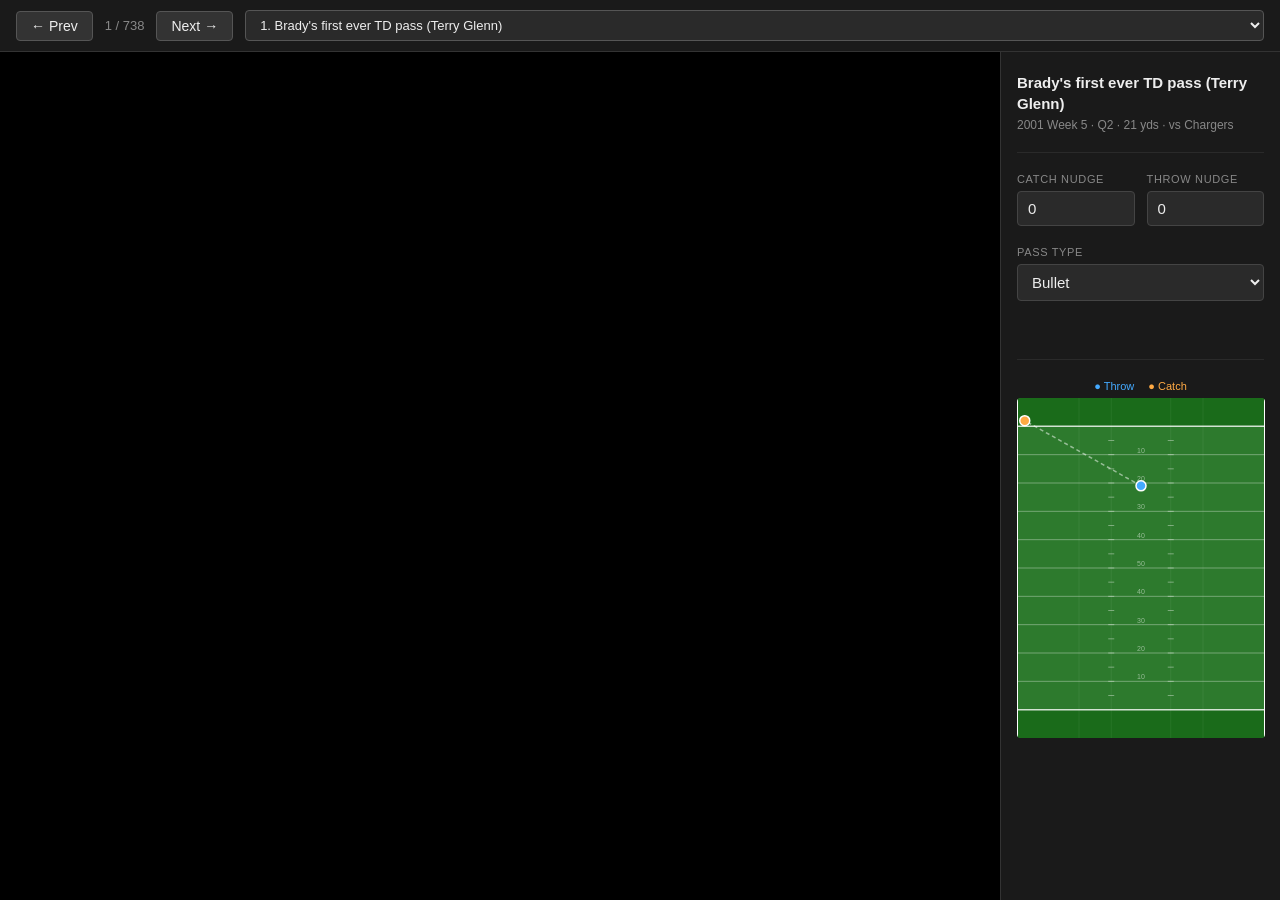
==== viz-editor.html @ 66296f05 "Reworking viz display, creating pass nudge edit interface" ====
<!DOCTYPE html>
<html lang="en">
<head>
    <meta charset="UTF-8">
    <title>Brady TD Pass Editor</title>
    <style>
        * { box-sizing: border-box; margin: 0; padding: 0; }

        body {
            background: #111;
            color: #eee;
            font-family: sans-serif;
            height: 100vh;
            display: flex;
            flex-direction: column;
        }

        /* ── Top bar ── */
        #topbar {
            display: flex;
            align-items: center;
            gap: 12px;
            padding: 10px 16px;
            background: #1a1a1a;
            border-bottom: 1px solid #333;
            flex-shrink: 0;
        }

        #topbar button {
            background: #333;
            color: #eee;
            border: 1px solid #555;
            padding: 6px 14px;
            border-radius: 4px;
            cursor: pointer;
            font-size: 14px;
        }
        #topbar button:hover { background: #444; }
        #topbar button:disabled { opacity: 0.3; cursor: default; }

        #play-counter {
            font-size: 13px;
            color: #888;
            white-space: nowrap;
        }

        #play-select {
            flex: 1;
            background: #2a2a2a;
            color: #eee;
            border: 1px solid #555;
            padding: 6px 10px;
            border-radius: 4px;
            font-size: 13px;
            min-width: 0;
        }

        /* ── Main layout ── */
        #main {
            display: flex;
            flex: 1;
            overflow: hidden;
        }

        /* ── Video panel ── */
        #video-panel {
            flex: 1;
            background: #000;
            display: flex;
            align-items: center;
            justify-content: center;
            min-width: 0;
        }

        #video-wrap {
            width: 100%;
            max-width: 900px;
            aspect-ratio: 16/9;
        }

        #video-frame {
            width: 100%;
            height: 100%;
            border: none;
        }

        /* ── Edit panel ── */
        #edit-panel {
            width: 280px;
            flex-shrink: 0;
            background: #1a1a1a;
            border-left: 1px solid #333;
            padding: 20px 16px;
            display: flex;
            flex-direction: column;
            gap: 20px;
            overflow-y: auto;
        }

        #play-title {
            font-size: 15px;
            font-weight: bold;
            line-height: 1.4;
        }

        #play-meta {
            font-size: 12px;
            color: #888;
            margin-top: 4px;
        }

        .field-group {
            display: flex;
            flex-direction: column;
            gap: 6px;
        }

        .field-group label {
            font-size: 11px;
            text-transform: uppercase;
            letter-spacing: 0.06em;
            color: #888;
        }

        .field-group input[type="number"],
        .field-group select {
            background: #2a2a2a;
            color: #eee;
            border: 1px solid #444;
            border-radius: 4px;
            padding: 8px 10px;
            font-size: 15px;
            width: 100%;
        }

        .field-group input[type="number"]:focus,
        .field-group select:focus {
            outline: none;
            border-color: #888;
        }

        #nudge-row {
            display: flex;
            gap: 12px;
        }
        #nudge-row .field-group { flex: 1; }

        #status {
            font-size: 12px;
            min-height: 18px;
            color: #666;
        }
        #status.saving { color: #aaa; }
        #status.saved  { color: #5a5; }
        #status.error  { color: #c55; }

        .divider {
            border: none;
            border-top: 1px solid #2a2a2a;
        }

        #field-preview-wrap {
            display: flex;
            flex-direction: column;
            align-items: center;
            gap: 6px;
        }

        .field-legend {
            display: flex;
            gap: 14px;
            font-size: 11px;
        }
        .legend-throw { color: #4af; }
        .legend-catch { color: #fa4; }
    </style>
</head>
<body>

<div id="topbar">
    <button id="btn-prev" disabled>&#8592; Prev</button>
    <span id="play-counter">— / —</span>
    <button id="btn-next" disabled>Next &#8594;</button>
    <select id="play-select"><option>Loading…</option></select>
</div>

<div id="main">
    <div id="video-panel">
        <div id="video-wrap">
            <iframe id="video-frame" allowfullscreen></iframe>
        </div>
    </div>

    <div id="edit-panel">
        <div>
            <div id="play-title">—</div>
            <div id="play-meta">—</div>
        </div>

        <hr class="divider">

        <div id="nudge-row">
            <div class="field-group">
                <label>Catch nudge</label>
                <input type="number" id="loc_nudge" step="10">
            </div>
            <div class="field-group">
                <label>Throw nudge</label>
                <input type="number" id="throw_nudge" step="10">
            </div>
        </div>

        <div class="field-group">
            <label>Pass type</label>
            <select id="pass_type">
                <option value="bullet">Bullet</option>
                <option value="normal">Normal</option>
                <option value="lob">Lob</option>
            </select>
        </div>

        <div id="status"></div>

        <hr class="divider">

        <div id="field-preview-wrap">
            <div class="field-legend">
                <span class="legend-throw">&#9679; Throw</span>
                <span class="legend-catch">&#9679; Catch</span>
            </div>
            <svg id="mini-field" width="248" height="340"
                 style="display:block;border-radius:4px;overflow:hidden;"></svg>
        </div>
    </div>
</div>

<script>
    let plays = [];
    let idx = 0;
    let saveTimer = null;

    // ── Load data ──────────────────────────────────────────────
    fetch('/brady-tds.json')
        .then(r => r.json())
        .then(data => {
            plays = data;
            buildSelect();
            const startIdx = parseInt(location.hash.slice(1)) || 0;
            goTo(startIdx);
            document.getElementById('btn-prev').disabled = false;
            document.getElementById('btn-next').disabled = false;
        });

    function buildSelect() {
        const sel = document.getElementById('play-select');
        sel.innerHTML = '';
        plays.forEach((p, i) => {
            const opt = document.createElement('option');
            opt.value = i;
            opt.textContent = `${i + 1}. ${p.title || p.players_involved + ' — ' + p.season + ' Wk' + p.week}`;
            sel.appendChild(opt);
        });
        sel.addEventListener('change', () => goTo(parseInt(sel.value)));
    }

    // ── Navigation ─────────────────────────────────────────────
    document.getElementById('btn-prev').addEventListener('click', () => goTo(idx - 1));
    document.getElementById('btn-next').addEventListener('click', () => goTo(idx + 1));

    document.addEventListener('keydown', e => {
        if (e.target.tagName === 'INPUT' || e.target.tagName === 'SELECT') return;
        if (e.key === 'ArrowLeft')  goTo(idx - 1);
        if (e.key === 'ArrowRight') goTo(idx + 1);
    });

    function goTo(i) {
        idx = Math.max(0, Math.min(plays.length - 1, i));
        location.hash = idx;
        render();
    }

    // ── Render current play ────────────────────────────────────
    function render() {
        const p = plays[idx];

        document.getElementById('play-counter').textContent = `${idx + 1} / ${plays.length}`;
        document.getElementById('play-select').value = idx;
        document.getElementById('btn-prev').disabled = idx === 0;
        document.getElementById('btn-next').disabled = idx === plays.length - 1;

        document.getElementById('video-frame').src = `https://muse.ai/embed/${p.muse_id}`;

        document.getElementById('play-title').textContent = p.title || `${p.players_involved} TD`;

        const gameType = p.week == 22 ? 'Super Bowl'
                       : p.week >  18 ? 'Playoffs'
                       : `${p.season} Week ${p.week}`;
        const quarter  = p.quarter == 5 ? 'OT' : `Q${p.quarter}`;
        document.getElementById('play-meta').textContent =
            `${gameType} · ${quarter} · ${p.yards_gained} yds · vs ${p.opponent}`;

        document.getElementById('loc_nudge').value   = p.loc_nudge   ?? 0;
        document.getElementById('throw_nudge').value = p.throw_nudge ?? 0;
        document.getElementById('pass_type').value   = p.pass_type   ?? 'normal';

        setStatus('');
        renderMiniField();
    }

    // ── Mini field preview ─────────────────────────────────────
    const LOC_PX = {
        'Left Sideline': 50, 'Left Numbers': 400, 'Left Hash': 608,
        'Middle': 800, 'Right Hash': 992, 'Right Numbers': 1300, 'Right Sideline': 1550
    };

    function renderMiniField() {
        const p  = plays[idx];
        const W  = 248, H = 340;
        const sx = W / 1600, sy = H / 3600;

        const locNudge   = parseInt(document.getElementById('loc_nudge').value)   || 0;
        const throwNudge = parseInt(document.getElementById('throw_nudge').value) || 0;

        const catchX = ((LOC_PX[p.pass_location]    ?? 800) + locNudge)   * sx;
        const throwX = ((LOC_PX[p.pass_thrown_from] ?? 800) + throwNudge) * sx;
        const catchY = ((parseInt(p.yards_gained) - parseInt(p.air_yards)) * 30 + 300) * sy;
        const throwY = (parseInt(p.yards_gained) * 30 + 300) * sy;

        const ezH    = 300 * sy;   // end zone height in SVG px
        const goalT  = ezH;        // y of scoring goal line
        const goalB  = 3300 * sy;  // y of Brady's goal line

        let out = '';

        // Field + end zones
        out += `<rect width="${W}" height="${H}" fill="#2d7a2d"/>`;
        out += `<rect width="${W}" height="${ezH}" fill="#1a6b1a"/>`;
        out += `<rect y="${goalB}" width="${W}" height="${ezH}" fill="#1a6b1a"/>`;

        // Yard lines every 10 yards
        for (let i = 10; i <= 90; i += 10) {
            const y = (i * 30 + 300) * sy;
            const label = i <= 50 ? i : 100 - i;
            out += `<line x1="0" y1="${y}" x2="${W}" y2="${y}" stroke="white" stroke-width="0.75" opacity="0.45"/>`;
            out += `<text x="${W/2}" y="${y - 2}" fill="white" font-size="7" font-family="sans-serif" text-anchor="middle" opacity="0.5">${label}</text>`;
        }

        // Goal lines
        out += `<line x1="0" y1="${goalT}" x2="${W}" y2="${goalT}" stroke="white" stroke-width="1.5" opacity="0.8"/>`;
        out += `<line x1="0" y1="${goalB}" x2="${W}" y2="${goalB}" stroke="white" stroke-width="1.5" opacity="0.8"/>`;

        // Hash marks every 5 yards
        for (let i = 5; i <= 95; i += 5) {
            const y   = (i * 30 + 300) * sy;
            const len = 3;
            const hx1 = 608 * sx, hx2 = 992 * sx;
            out += `<line x1="${hx1-len}" y1="${y}" x2="${hx1+len}" y2="${y}" stroke="white" stroke-width="0.75" opacity="0.5"/>`;
            out += `<line x1="${hx2-len}" y1="${y}" x2="${hx2+len}" y2="${y}" stroke="white" stroke-width="0.75" opacity="0.5"/>`;
        }

        // Sidelines
        out += `<line x1="0" y1="0" x2="0" y2="${H}" stroke="white" stroke-width="2"/>`;
        out += `<line x1="${W}" y1="0" x2="${W}" y2="${H}" stroke="white" stroke-width="2"/>`;

        // Zone columns (faint vertical guides at hash/numbers)
        [400, 608, 992, 1200].forEach(px => {
            const x = px * sx;
            out += `<line x1="${x}" y1="0" x2="${x}" y2="${H}" stroke="white" stroke-width="0.5" opacity="0.12"/>`;
        });

        // Pass line
        out += `<line x1="${throwX}" y1="${throwY}" x2="${catchX}" y2="${catchY}" stroke="rgba(255,255,255,0.5)" stroke-width="1.5" stroke-dasharray="4,3"/>`;

        // Throw dot
        out += `<circle cx="${throwX}" cy="${throwY}" r="5" fill="#4af" stroke="white" stroke-width="1.5"/>`;

        // Catch dot
        out += `<circle cx="${catchX}" cy="${catchY}" r="5" fill="#fa4" stroke="white" stroke-width="1.5"/>`;

        document.getElementById('mini-field').innerHTML = out;
    }

    // ── Auto-save on change ────────────────────────────────────
    ['loc_nudge', 'throw_nudge', 'pass_type'].forEach(id => {
        document.getElementById(id).addEventListener('change', () => { scheduleSave(); renderMiniField(); });
        document.getElementById(id).addEventListener('input',  () => { scheduleSave(); renderMiniField(); });
    });

    function scheduleSave() {
        clearTimeout(saveTimer);
        setStatus('saving', 'Saving…');
        saveTimer = setTimeout(save, 600);
    }

    function save() {
        const p = plays[idx];
        p.loc_nudge   = parseInt(document.getElementById('loc_nudge').value)   || 0;
        p.throw_nudge = parseInt(document.getElementById('throw_nudge').value) || 0;
        p.pass_type   = document.getElementById('pass_type').value;

        fetch('/save-play.php', {
            method: 'POST',
            headers: { 'Content-Type': 'application/json' },
            body: JSON.stringify({ id: p.id, loc_nudge: p.loc_nudge, throw_nudge: p.throw_nudge, pass_type: p.pass_type })
        })
        .then(r => r.json())
        .then(res => {
            if (res.success) setStatus('saved', '✓ Saved');
            else             setStatus('error', 'Save failed');
        })
        .catch(() => setStatus('error', 'Save failed'));
    }

    function setStatus(cls, msg = '') {
        const el = document.getElementById('status');
        el.className = cls;
        el.textContent = msg;
    }
</script>

</body>
</html>
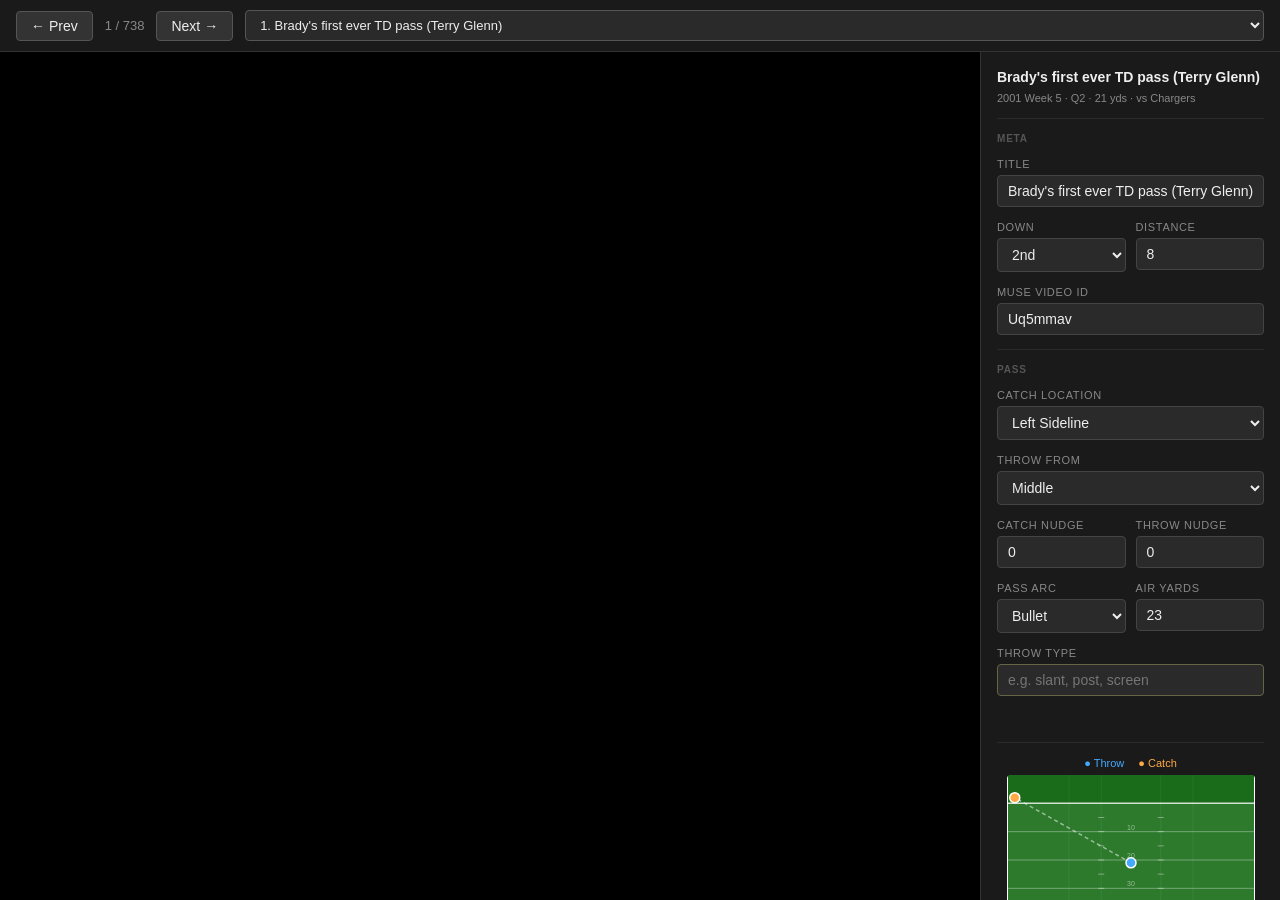
==== commit 18a4f6e9: "Add more fields to the viz editor" ====
--- a/viz-editor.html
+++ b/viz-editor.html
@@ -86,33 +86,41 @@
 
         /* ── Edit panel ── */
         #edit-panel {
-            width: 280px;
+            width: 300px;
             flex-shrink: 0;
             background: #1a1a1a;
             border-left: 1px solid #333;
-            padding: 20px 16px;
+            padding: 16px;
             display: flex;
             flex-direction: column;
-            gap: 20px;
+            gap: 14px;
             overflow-y: auto;
         }
 
         #play-title {
-            font-size: 15px;
+            font-size: 14px;
             font-weight: bold;
             line-height: 1.4;
         }
 
         #play-meta {
-            font-size: 12px;
+            font-size: 11px;
             color: #888;
             margin-top: 4px;
         }
 
+        .section-label {
+            font-size: 10px;
+            text-transform: uppercase;
+            letter-spacing: 0.08em;
+            color: #555;
+            font-weight: bold;
+        }
+
         .field-group {
             display: flex;
             flex-direction: column;
-            gap: 6px;
+            gap: 5px;
         }
 
         .field-group label {
@@ -122,28 +130,33 @@
             color: #888;
         }
 
-        .field-group input[type="number"],
+        .field-group input,
         .field-group select {
             background: #2a2a2a;
             color: #eee;
             border: 1px solid #444;
             border-radius: 4px;
-            padding: 8px 10px;
-            font-size: 15px;
+            padding: 7px 10px;
+            font-size: 14px;
             width: 100%;
         }
 
-        .field-group input[type="number"]:focus,
+        .field-group input.empty,
+        .field-group select.empty {
+            border-color: #664;
+        }
+
+        .field-group input:focus,
         .field-group select:focus {
             outline: none;
             border-color: #888;
         }
 
-        #nudge-row {
-            display: flex;
-            gap: 12px;
-        }
-        #nudge-row .field-group { flex: 1; }
+        .two-col {
+            display: flex;
+            gap: 10px;
+        }
+        .two-col .field-group { flex: 1; }
 
         #status {
             font-size: 12px;
@@ -198,8 +211,65 @@
         </div>
 
         <hr class="divider">
-
-        <div id="nudge-row">
+        <div class="section-label">Meta</div>
+
+        <div class="field-group">
+            <label>Title</label>
+            <input type="text" id="title" placeholder="Play description">
+        </div>
+
+        <div class="two-col">
+            <div class="field-group">
+                <label>Down</label>
+                <select id="down">
+                    <option value="">—</option>
+                    <option value="1">1st</option>
+                    <option value="2">2nd</option>
+                    <option value="3">3rd</option>
+                    <option value="4">4th</option>
+                </select>
+            </div>
+            <div class="field-group">
+                <label>Distance</label>
+                <input type="number" id="distance" step="1" min="0" placeholder="yds">
+            </div>
+        </div>
+
+        <div class="field-group">
+            <label>Muse video ID</label>
+            <input type="text" id="muse_id" placeholder="Video ID">
+        </div>
+
+        <hr class="divider">
+        <div class="section-label">Pass</div>
+
+        <div class="field-group">
+            <label>Catch location</label>
+            <select id="pass_location">
+                <option value="">—</option>
+                <option>Left Sideline</option>
+                <option>Left Numbers</option>
+                <option>Left Hash</option>
+                <option>Middle</option>
+                <option>Right Hash</option>
+                <option>Right Numbers</option>
+                <option>Right Sideline</option>
+            </select>
+        </div>
+
+        <div class="field-group">
+            <label>Throw from</label>
+            <select id="pass_thrown_from">
+                <option value="">—</option>
+                <option>Left Numbers</option>
+                <option>Left Hash</option>
+                <option>Middle</option>
+                <option>Right Hash</option>
+                <option>Right Numbers</option>
+            </select>
+        </div>
+
+        <div class="two-col">
             <div class="field-group">
                 <label>Catch nudge</label>
                 <input type="number" id="loc_nudge" step="10">
@@ -210,13 +280,24 @@
             </div>
         </div>
 
+        <div class="two-col">
+            <div class="field-group">
+                <label>Pass arc</label>
+                <select id="pass_type">
+                    <option value="bullet">Bullet</option>
+                    <option value="normal">Normal</option>
+                    <option value="lob">Lob</option>
+                </select>
+            </div>
+            <div class="field-group">
+                <label>Air yards</label>
+                <input type="number" id="air_yards" step="1" min="0">
+            </div>
+        </div>
+
         <div class="field-group">
-            <label>Pass type</label>
-            <select id="pass_type">
-                <option value="bullet">Bullet</option>
-                <option value="normal">Normal</option>
-                <option value="lob">Lob</option>
-            </select>
+            <label>Throw type</label>
+            <input type="text" id="throw_type" placeholder="e.g. slant, post, screen">
         </div>
 
         <div id="status"></div>
@@ -238,6 +319,15 @@
     let plays = [];
     let idx = 0;
     let saveTimer = null;
+
+    const EDITABLE_FIELDS = [
+        'loc_nudge', 'throw_nudge', 'pass_type',
+        'pass_location', 'pass_thrown_from',
+        'throw_type', 'air_yards', 'down', 'distance',
+        'title', 'muse_id'
+    ];
+
+    const MINI_FIELD_TRIGGERS = ['loc_nudge', 'throw_nudge', 'pass_location', 'pass_thrown_from', 'air_yards'];
 
     // ── Load data ──────────────────────────────────────────────
     fetch('/brady-tds.json')
@@ -299,12 +389,27 @@
         document.getElementById('play-meta').textContent =
             `${gameType} · ${quarter} · ${p.yards_gained} yds · vs ${p.opponent}`;
 
-        document.getElementById('loc_nudge').value   = p.loc_nudge   ?? 0;
-        document.getElementById('throw_nudge').value = p.throw_nudge ?? 0;
-        document.getElementById('pass_type').value   = p.pass_type   ?? 'normal';
+        // Populate all editable fields
+        setValue('title',            p.title           ?? '');
+        setValue('down',             p.down            ?? '');
+        setValue('distance',         p.distance        ?? '');
+        setValue('muse_id',          p.muse_id         ?? '');
+        setValue('pass_location',    p.pass_location   ?? '');
+        setValue('pass_thrown_from', p.pass_thrown_from ?? '');
+        setValue('loc_nudge',        p.loc_nudge       ?? 0);
+        setValue('throw_nudge',      p.throw_nudge     ?? 0);
+        setValue('pass_type',        p.pass_type       ?? 'normal');
+        setValue('air_yards',        p.air_yards       ?? '');
+        setValue('throw_type',       p.throw_type      ?? '');
 
         setStatus('');
         renderMiniField();
+    }
+
+    function setValue(id, val) {
+        const el = document.getElementById(id);
+        el.value = val;
+        el.classList.toggle('empty', val === '' || val === null || val === undefined);
     }
 
     // ── Mini field preview ─────────────────────────────────────
@@ -320,24 +425,27 @@
 
         const locNudge   = parseInt(document.getElementById('loc_nudge').value)   || 0;
         const throwNudge = parseInt(document.getElementById('throw_nudge').value) || 0;
-
-        const catchX = ((LOC_PX[p.pass_location]    ?? 800) + locNudge)   * sx;
-        const throwX = ((LOC_PX[p.pass_thrown_from] ?? 800) + throwNudge) * sx;
-        const catchY = ((parseInt(p.yards_gained) - parseInt(p.air_yards)) * 30 + 300) * sy;
-        const throwY = (parseInt(p.yards_gained) * 30 + 300) * sy;
-
-        const ezH    = 300 * sy;   // end zone height in SVG px
-        const goalT  = ezH;        // y of scoring goal line
-        const goalB  = 3300 * sy;  // y of Brady's goal line
+        const locSel     = document.getElementById('pass_location').value;
+        const throwSel   = document.getElementById('pass_thrown_from').value;
+        const airYards   = parseInt(document.getElementById('air_yards').value);
+
+        const catchX = ((LOC_PX[locSel]   ?? LOC_PX[p.pass_location]   ?? 800) + locNudge)   * sx;
+        const throwX = ((LOC_PX[throwSel] ?? LOC_PX[p.pass_thrown_from] ?? 800) + throwNudge) * sx;
+        const yg     = parseInt(p.yards_gained) || 0;
+        const ay     = isNaN(airYards) ? (parseInt(p.air_yards) || 0) : airYards;
+        const catchY = ((yg - ay) * 30 + 300) * sy;
+        const throwY = (yg * 30 + 300) * sy;
+
+        const ezH    = 300 * sy;
+        const goalT  = ezH;
+        const goalB  = 3300 * sy;
 
         let out = '';
 
-        // Field + end zones
         out += `<rect width="${W}" height="${H}" fill="#2d7a2d"/>`;
         out += `<rect width="${W}" height="${ezH}" fill="#1a6b1a"/>`;
         out += `<rect y="${goalB}" width="${W}" height="${ezH}" fill="#1a6b1a"/>`;
 
-        // Yard lines every 10 yards
         for (let i = 10; i <= 90; i += 10) {
             const y = (i * 30 + 300) * sy;
             const label = i <= 50 ? i : 100 - i;
@@ -345,45 +453,43 @@
             out += `<text x="${W/2}" y="${y - 2}" fill="white" font-size="7" font-family="sans-serif" text-anchor="middle" opacity="0.5">${label}</text>`;
         }
 
-        // Goal lines
         out += `<line x1="0" y1="${goalT}" x2="${W}" y2="${goalT}" stroke="white" stroke-width="1.5" opacity="0.8"/>`;
         out += `<line x1="0" y1="${goalB}" x2="${W}" y2="${goalB}" stroke="white" stroke-width="1.5" opacity="0.8"/>`;
 
-        // Hash marks every 5 yards
         for (let i = 5; i <= 95; i += 5) {
-            const y   = (i * 30 + 300) * sy;
-            const len = 3;
+            const y = (i * 30 + 300) * sy;
             const hx1 = 608 * sx, hx2 = 992 * sx;
-            out += `<line x1="${hx1-len}" y1="${y}" x2="${hx1+len}" y2="${y}" stroke="white" stroke-width="0.75" opacity="0.5"/>`;
-            out += `<line x1="${hx2-len}" y1="${y}" x2="${hx2+len}" y2="${y}" stroke="white" stroke-width="0.75" opacity="0.5"/>`;
-        }
-
-        // Sidelines
+            out += `<line x1="${hx1-3}" y1="${y}" x2="${hx1+3}" y2="${y}" stroke="white" stroke-width="0.75" opacity="0.5"/>`;
+            out += `<line x1="${hx2-3}" y1="${y}" x2="${hx2+3}" y2="${y}" stroke="white" stroke-width="0.75" opacity="0.5"/>`;
+        }
+
         out += `<line x1="0" y1="0" x2="0" y2="${H}" stroke="white" stroke-width="2"/>`;
         out += `<line x1="${W}" y1="0" x2="${W}" y2="${H}" stroke="white" stroke-width="2"/>`;
 
-        // Zone columns (faint vertical guides at hash/numbers)
         [400, 608, 992, 1200].forEach(px => {
             const x = px * sx;
             out += `<line x1="${x}" y1="0" x2="${x}" y2="${H}" stroke="white" stroke-width="0.5" opacity="0.12"/>`;
         });
 
-        // Pass line
         out += `<line x1="${throwX}" y1="${throwY}" x2="${catchX}" y2="${catchY}" stroke="rgba(255,255,255,0.5)" stroke-width="1.5" stroke-dasharray="4,3"/>`;
-
-        // Throw dot
         out += `<circle cx="${throwX}" cy="${throwY}" r="5" fill="#4af" stroke="white" stroke-width="1.5"/>`;
-
-        // Catch dot
         out += `<circle cx="${catchX}" cy="${catchY}" r="5" fill="#fa4" stroke="white" stroke-width="1.5"/>`;
 
         document.getElementById('mini-field').innerHTML = out;
     }
 
     // ── Auto-save on change ────────────────────────────────────
-    ['loc_nudge', 'throw_nudge', 'pass_type'].forEach(id => {
-        document.getElementById(id).addEventListener('change', () => { scheduleSave(); renderMiniField(); });
-        document.getElementById(id).addEventListener('input',  () => { scheduleSave(); renderMiniField(); });
+    EDITABLE_FIELDS.forEach(id => {
+        const el = document.getElementById(id);
+        el.addEventListener('change', () => {
+            el.classList.remove('empty');
+            scheduleSave();
+            if (MINI_FIELD_TRIGGERS.includes(id)) renderMiniField();
+            if (id === 'muse_id') document.getElementById('video-frame').src = `https://muse.ai/embed/${el.value}`;
+        });
+        el.addEventListener('input', () => {
+            if (MINI_FIELD_TRIGGERS.includes(id)) renderMiniField();
+        });
     });
 
     function scheduleSave() {
@@ -394,14 +500,17 @@
 
     function save() {
         const p = plays[idx];
-        p.loc_nudge   = parseInt(document.getElementById('loc_nudge').value)   || 0;
-        p.throw_nudge = parseInt(document.getElementById('throw_nudge').value) || 0;
-        p.pass_type   = document.getElementById('pass_type').value;
+
+        EDITABLE_FIELDS.forEach(id => {
+            const el = document.getElementById(id);
+            const raw = el.value;
+            p[id] = (id === 'loc_nudge' || id === 'throw_nudge') ? (parseInt(raw) || 0) : raw;
+        });
 
         fetch('/save-play.php', {
             method: 'POST',
             headers: { 'Content-Type': 'application/json' },
-            body: JSON.stringify({ id: p.id, loc_nudge: p.loc_nudge, throw_nudge: p.throw_nudge, pass_type: p.pass_type })
+            body: JSON.stringify({ id: p.id, ...Object.fromEntries(EDITABLE_FIELDS.map(f => [f, p[f]])) })
         })
         .then(r => r.json())
         .then(res => {
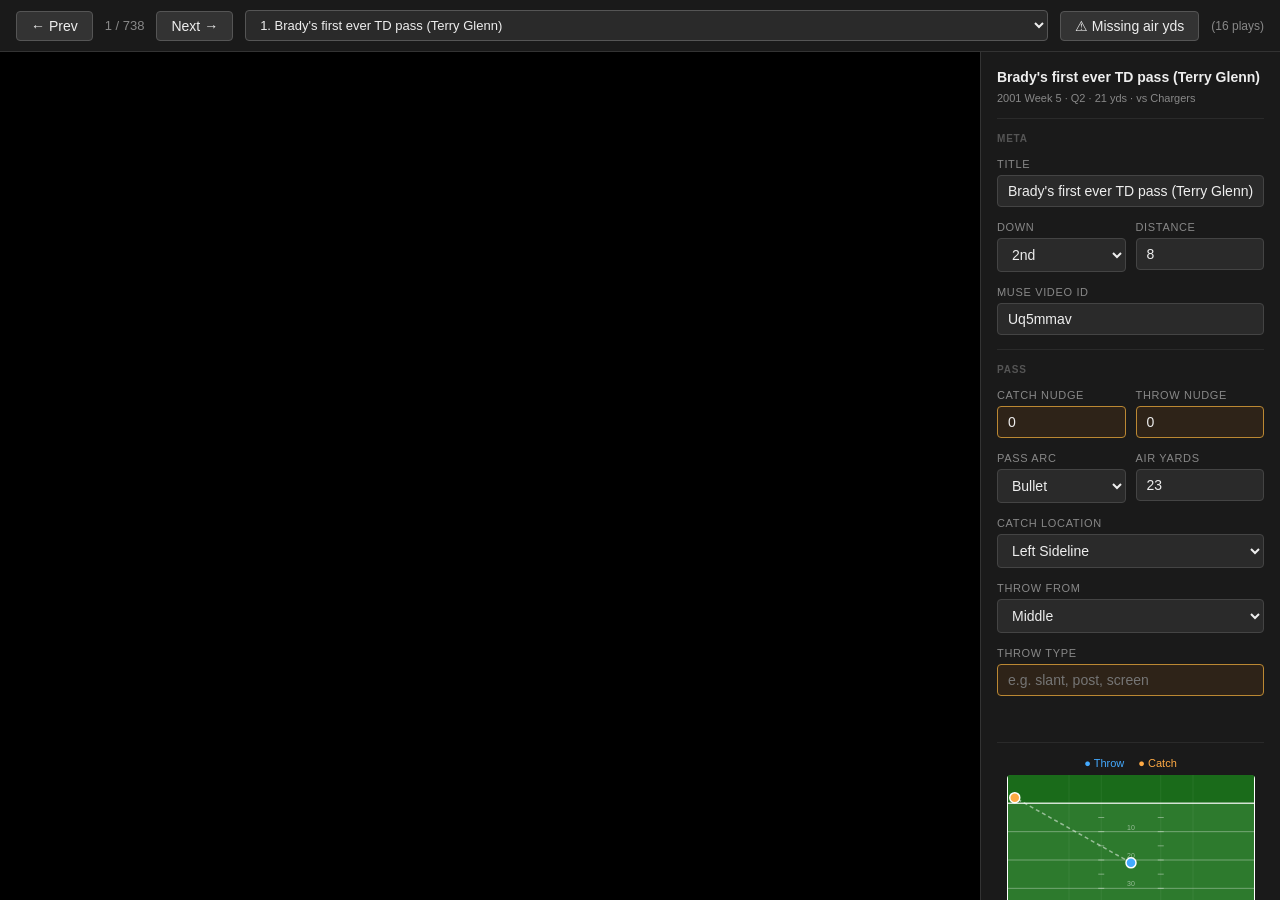
==== commit 6a2b7686: "Highlights for viz editor, updated brady-tds.json" ====
--- a/viz-editor.html
+++ b/viz-editor.html
@@ -143,7 +143,8 @@
 
         .field-group input.empty,
         .field-group select.empty {
-            border-color: #664;
+            border-color: #b83;
+            background: #2e2318;
         }
 
         .field-group input:focus,
@@ -195,6 +196,8 @@
     <span id="play-counter">— / —</span>
     <button id="btn-next" disabled>Next &#8594;</button>
     <select id="play-select"><option>Loading…</option></select>
+    <button id="btn-missing-ay" disabled title="Jump to next play missing air yards data">⚠ Missing air yds</button>
+    <span id="missing-ay-count" style="font-size:12px;color:#888;white-space:nowrap"></span>
 </div>
 
 <div id="main">
@@ -242,6 +245,32 @@
 
         <hr class="divider">
         <div class="section-label">Pass</div>
+
+        <div class="two-col">
+            <div class="field-group">
+                <label>Catch nudge</label>
+                <input type="number" id="loc_nudge" step="10">
+            </div>
+            <div class="field-group">
+                <label>Throw nudge</label>
+                <input type="number" id="throw_nudge" step="10">
+            </div>
+        </div>
+
+        <div class="two-col">
+            <div class="field-group">
+                <label>Pass arc</label>
+                <select id="pass_type">
+                    <option value="bullet">Bullet</option>
+                    <option value="normal">Normal</option>
+                    <option value="lob">Lob</option>
+                </select>
+            </div>
+            <div class="field-group">
+                <label>Air yards</label>
+                <input type="number" id="air_yards" step="1" min="0">
+            </div>
+        </div>
 
         <div class="field-group">
             <label>Catch location</label>
@@ -269,32 +298,6 @@
             </select>
         </div>
 
-        <div class="two-col">
-            <div class="field-group">
-                <label>Catch nudge</label>
-                <input type="number" id="loc_nudge" step="10">
-            </div>
-            <div class="field-group">
-                <label>Throw nudge</label>
-                <input type="number" id="throw_nudge" step="10">
-            </div>
-        </div>
-
-        <div class="two-col">
-            <div class="field-group">
-                <label>Pass arc</label>
-                <select id="pass_type">
-                    <option value="bullet">Bullet</option>
-                    <option value="normal">Normal</option>
-                    <option value="lob">Lob</option>
-                </select>
-            </div>
-            <div class="field-group">
-                <label>Air yards</label>
-                <input type="number" id="air_yards" step="1" min="0">
-            </div>
-        </div>
-
         <div class="field-group">
             <label>Throw type</label>
             <input type="text" id="throw_type" placeholder="e.g. slant, post, screen">
@@ -347,10 +350,29 @@
         plays.forEach((p, i) => {
             const opt = document.createElement('option');
             opt.value = i;
-            opt.textContent = `${i + 1}. ${p.title || p.players_involved + ' — ' + p.season + ' Wk' + p.week}`;
+            const missing = (p.air_yards === '' || p.air_yards == null);
+            opt.textContent = `${missing ? '⚠ ' : ''}${i + 1}. ${p.title || p.players_involved + ' — ' + p.season + ' Wk' + p.week}`;
             sel.appendChild(opt);
         });
         sel.addEventListener('change', () => goTo(parseInt(sel.value)));
+
+        // Enable "missing" button and show count
+        const missingCount = plays.filter(p => p.air_yards === '' || p.air_yards == null).length;
+        const btn = document.getElementById('btn-missing-ay');
+        btn.disabled = missingCount === 0;
+        document.getElementById('missing-ay-count').textContent = missingCount > 0 ? `(${missingCount} plays)` : '(none)';
+        btn.addEventListener('click', goToNextMissingAirYards);
+    }
+
+    function goToNextMissingAirYards() {
+        // Wrap-around search starting after current idx
+        for (let offset = 1; offset <= plays.length; offset++) {
+            const i = (idx + offset) % plays.length;
+            if (plays[i].air_yards === '' || plays[i].air_yards == null) {
+                goTo(i);
+                return;
+            }
+        }
     }
 
     // ── Navigation ─────────────────────────────────────────────
@@ -403,6 +425,7 @@
         setValue('throw_type',       p.throw_type      ?? '');
 
         setStatus('');
+        updateNudgeHighlight();
         renderMiniField();
     }
 
@@ -410,6 +433,16 @@
         const el = document.getElementById(id);
         el.value = val;
         el.classList.toggle('empty', val === '' || val === null || val === undefined);
+    }
+
+    function updateNudgeHighlight() {
+        const catchEl = document.getElementById('loc_nudge');
+        const throwEl = document.getElementById('throw_nudge');
+        const catchVal = parseInt(catchEl.value) || 0;
+        const throwVal = parseInt(throwEl.value) || 0;
+        const bothZero = catchVal === 0 && throwVal === 0;
+        catchEl.classList.toggle('empty', bothZero);
+        throwEl.classList.toggle('empty', bothZero);
     }
 
     // ── Mini field preview ─────────────────────────────────────
@@ -482,12 +515,17 @@
     EDITABLE_FIELDS.forEach(id => {
         const el = document.getElementById(id);
         el.addEventListener('change', () => {
-            el.classList.remove('empty');
+            if (id === 'loc_nudge' || id === 'throw_nudge') {
+                updateNudgeHighlight();
+            } else {
+                el.classList.remove('empty');
+            }
             scheduleSave();
             if (MINI_FIELD_TRIGGERS.includes(id)) renderMiniField();
             if (id === 'muse_id') document.getElementById('video-frame').src = `https://muse.ai/embed/${el.value}`;
         });
         el.addEventListener('input', () => {
+            if (id === 'loc_nudge' || id === 'throw_nudge') updateNudgeHighlight();
             if (MINI_FIELD_TRIGGERS.includes(id)) renderMiniField();
         });
     });
